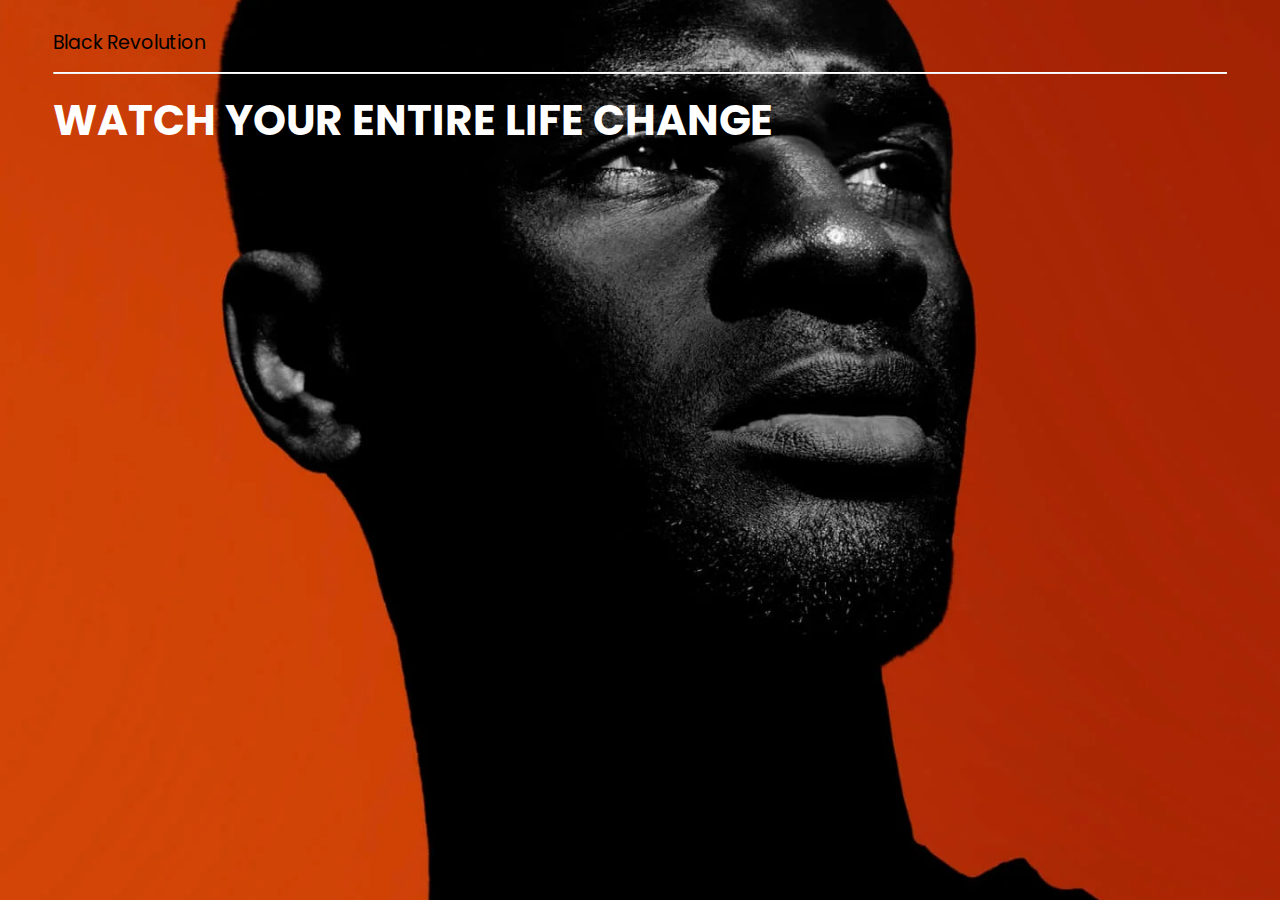
==== index.html @ 7f6483b7 "Added styles" ====
<!DOCTYPE html>
<html lang="en">
<head>
    <meta charset="UTF-8">
    <meta name="viewport" content="width=device-width, initial-scale=1.0">
    <link rel="stylesheet" href="styles/style.css">
    <title>Black Revolution</title>
</head>
<body>
    <div class="hero-section">
        <div class="header-section"><!-- start header -->
            <div class="logo">
                Black Revolution
            </div>
            <hr class="solid"><!-- dividing line -->
            <div class="header-title">
                Watch Your Entire Life Change
            </div>
        </div><!-- end header -->
        
        <div class="content-footer-section"><!-- start content and footer -->

        </div><!-- end content and footer -->

    </div>
</body>
</html>
---- styles/style.css ----
/* add font family */
@import url('https://fonts.googleapis.com/css2?family=Poppins:wght@300;400;600;700&display=swap');

/* remove default spacing */
* {
    padding: 0;
    margin: 0;
    font-family: 'Poppins',
    sans-serif;
}

/* major sizing defaults */
body {
    background-image: url(../images/hero-bg.webp);
    background-repeat: no-repeat;
    background-position: 0 30%;
    background-size: cover;
}
.hero-section {
    padding: 28px 53px;
}

/* header section styles */
.logo {
    font-size: 19px;
}
hr.solid {
    border-top: 1px solid #ffffff;
    margin: 15px 0; /* 1st value is for top & bottom, 2nd value for left & right */
}
.header-title {
    font-weight: bold;
    font-size: 42px;
    text-transform: uppercase;
    color: #ffffff;
    margin: 9px 0 0; /* 1st value = top, 2nd value = left & right, 3rd value = bottom */
}
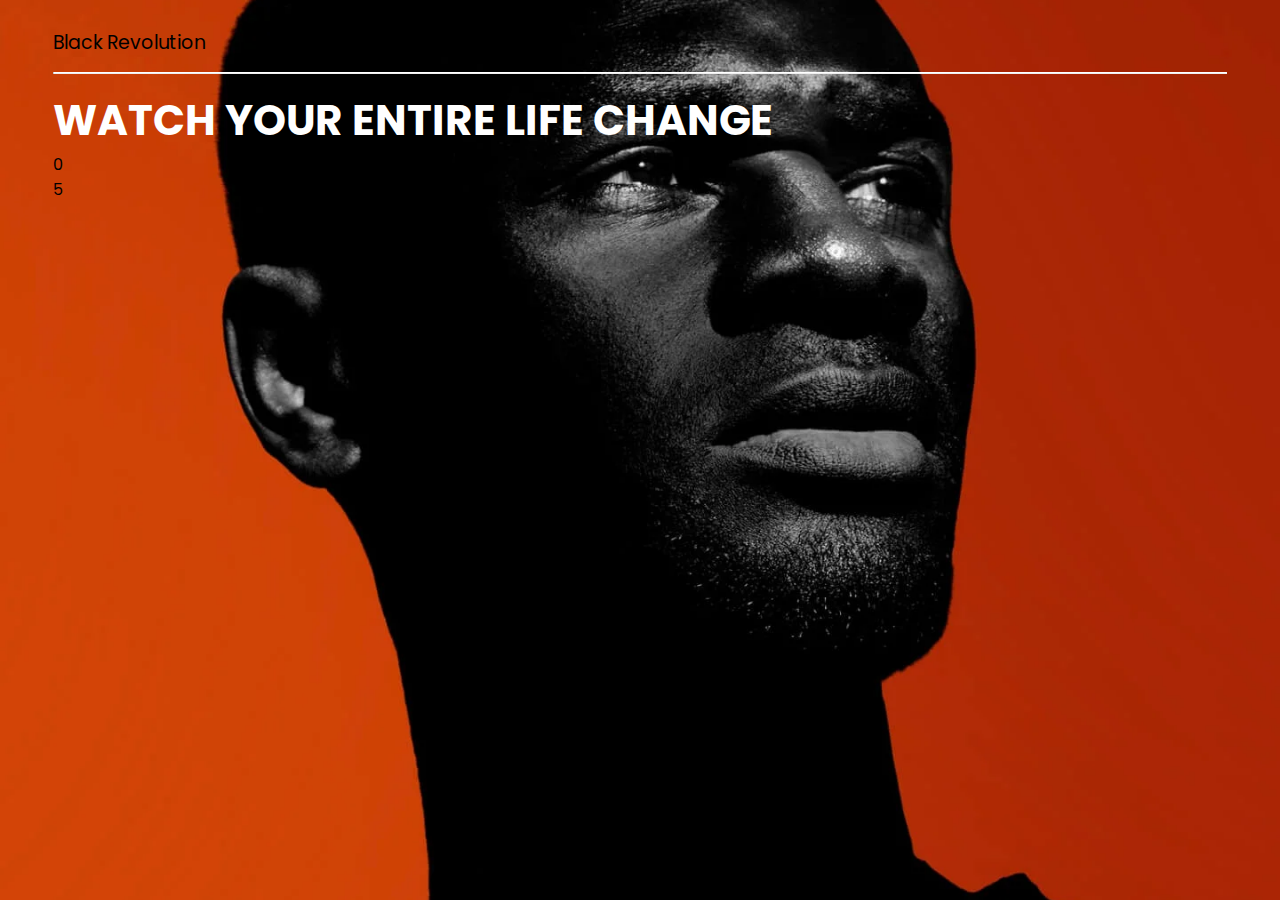
==== commit 5de593cb: "Ongoing corrections" ====
--- a/index.html
+++ b/index.html
@@ -16,6 +16,9 @@
             <div class="header-title">
                 Watch Your Entire Life Change
             </div>
+            <div class="header-number">
+                <p><div>0</div><div>5</div></p>
+            </div>
         </div><!-- end header -->
         
         <div class="content-footer-section"><!-- start content and footer -->
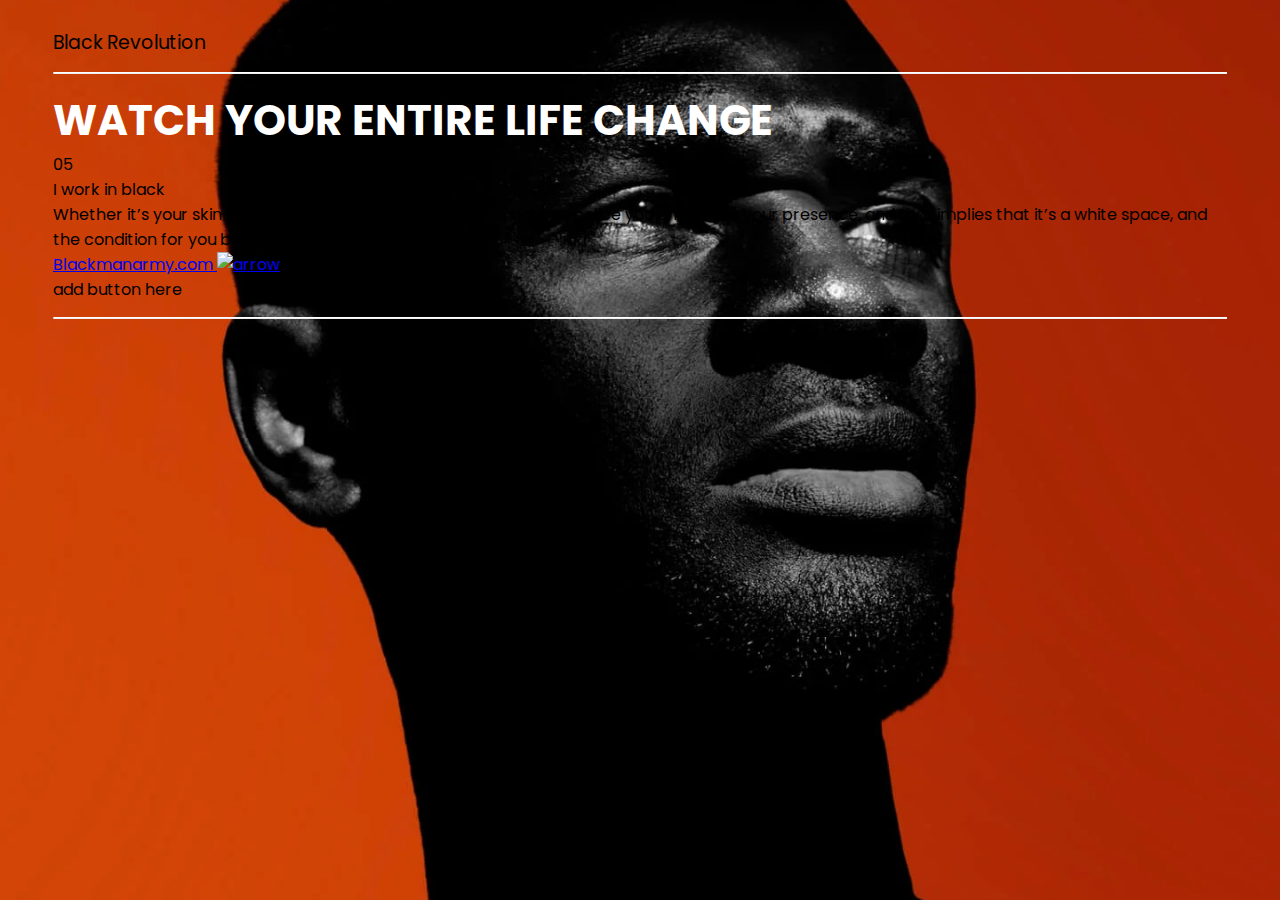
==== commit 8caf5e7d: "Update index.html" ====
--- a/index.html
+++ b/index.html
@@ -1,30 +1,53 @@
 <!DOCTYPE html>
 <html lang="en">
+
 <head>
     <meta charset="UTF-8">
     <meta name="viewport" content="width=device-width, initial-scale=1.0">
     <link rel="stylesheet" href="styles/style.css">
     <title>Black Revolution</title>
 </head>
+
 <body>
     <div class="hero-section">
-        <div class="header-section"><!-- start header -->
+        <div class="header-section">
+            <!-- start header -->
             <div class="logo">
                 Black Revolution
             </div>
             <hr class="solid"><!-- dividing line -->
-            <div class="header-title">
-                Watch Your Entire Life Change
-            </div>
-            <div class="header-number">
-                <p><div>0</div><div>5</div></p>
+            <div class="header-contents">
+                <div class="header-title">
+                    Watch Your Entire Life Change
+                </div>
+                <div class="header-number">
+                    <span class="small">0</span><span class="big">5</span> 
+                </div>
             </div>
         </div><!-- end header -->
-        
+
         <div class="content-footer-section"><!-- start content and footer -->
-
+            <div class="content-grid">
+                <div class="content-left">
+                    <div class="content-title">
+                        I work in black
+                    </div>
+                    <div class="content-data">
+                        Whether it’s your skin color or the place, they reserve the right to police you and police your presence, and that
+                        implies that it’s a white space, and the condition for you being there is their comfort.
+                    </div>
+                </div>
+                <div class="content-right">
+                    <a href="Blackmanarmy.com" class="button-white">
+                        Blackmanarmy.com
+                        <img src="icons/arrow.svg" alt="arrow" class="btn-arrow">
+                    </a>
+                </div>
+                add button here
+            </div>
+            <hr class="solid"><!-- dividing line -->
         </div><!-- end content and footer -->
-
     </div>
 </body>
+
 </html>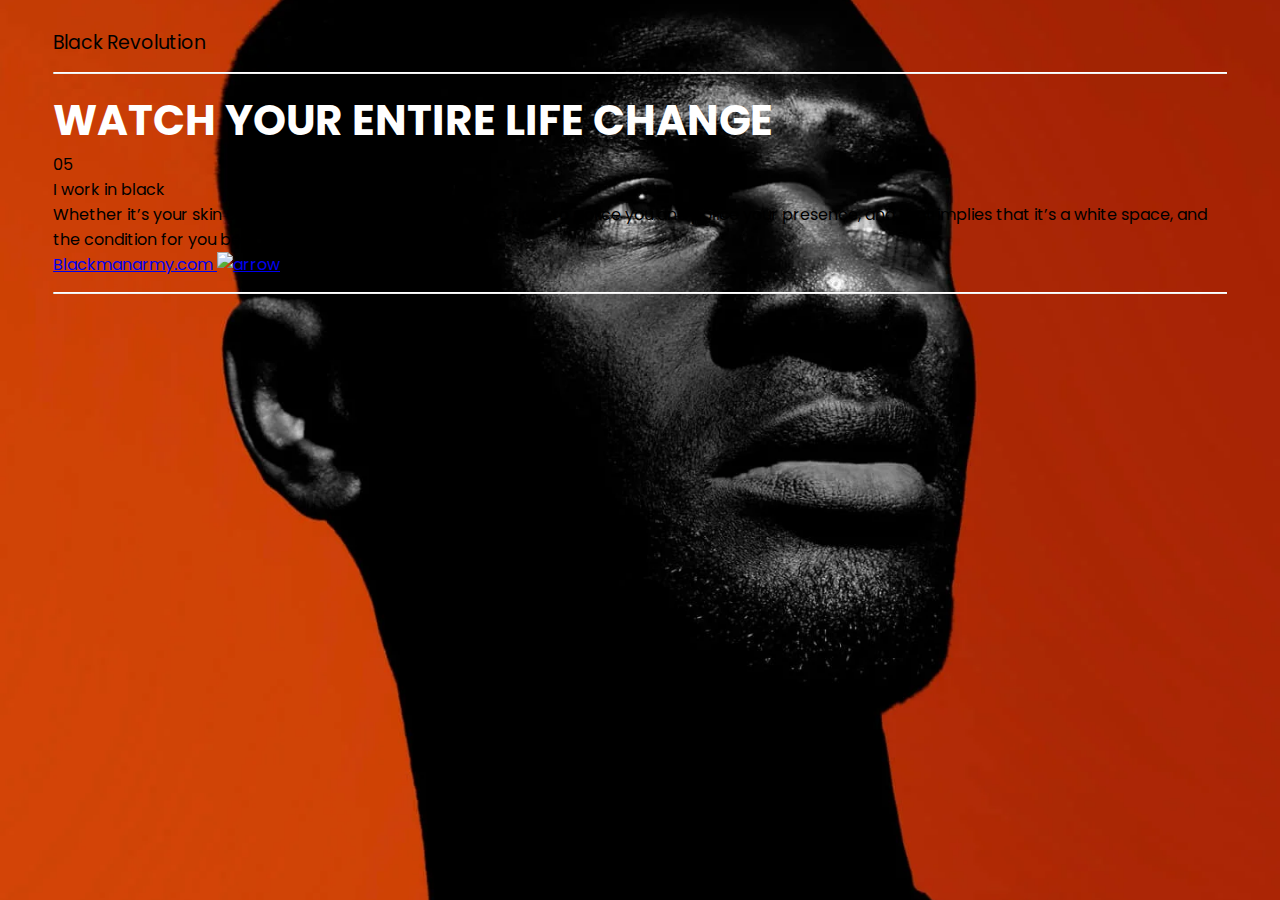
==== commit 548bdff3: "Update index.html" ====
--- a/index.html
+++ b/index.html
@@ -43,7 +43,6 @@
                         <img src="icons/arrow.svg" alt="arrow" class="btn-arrow">
                     </a>
                 </div>
-                add button here
             </div>
             <hr class="solid"><!-- dividing line -->
         </div><!-- end content and footer -->
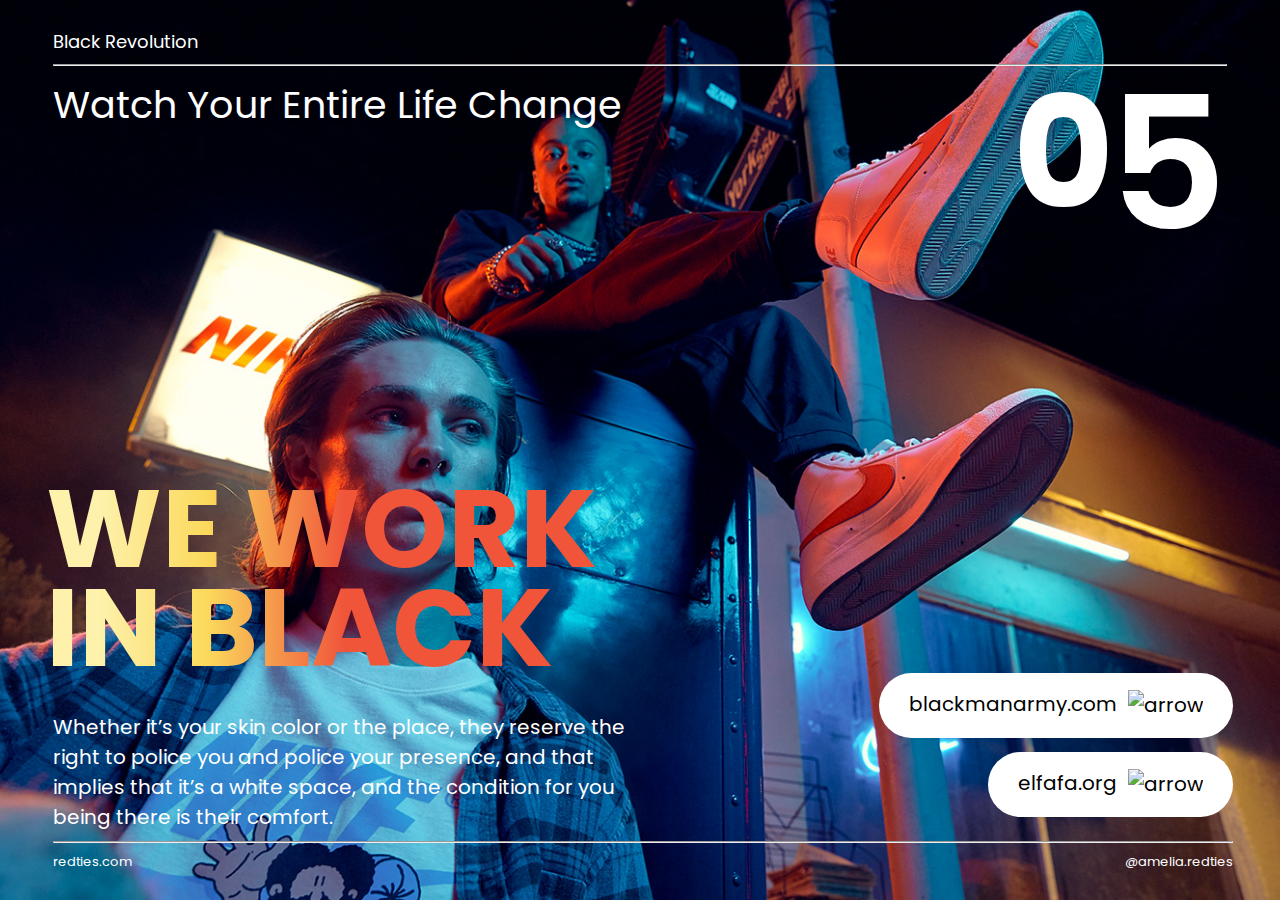
==== commit df44eacf: "Nike update" ====
--- a/index.html
+++ b/index.html
@@ -30,7 +30,7 @@
             <div class="content-grid">
                 <div class="content-left">
                     <div class="content-title">
-                        I work in black
+                        We work in black
                     </div>
                     <div class="content-data">
                         Whether it’s your skin color or the place, they reserve the right to police you and police your presence, and that
@@ -38,13 +38,23 @@
                     </div>
                 </div>
                 <div class="content-right">
-                    <a href="Blackmanarmy.com" class="button-white">
-                        Blackmanarmy.com
+                    <a href="#" class="button-white">
+                        blackmanarmy.com
+                        <img src="icons/arrow.svg" alt="arrow" class="btn-arrow">
+                    </a>
+                    <a href="#" class="button-white">
+                        elfafa.org
                         <img src="icons/arrow.svg" alt="arrow" class="btn-arrow">
                     </a>
                 </div>
             </div>
             <hr class="solid"><!-- dividing line -->
+            <div class="footer f-left">
+                redties.com
+            </div>
+            <div class="footer f-right">
+                @amelia.redties
+            </div>
         </div><!-- end content and footer -->
     </div>
 </body>
--- a/styles/style.css
+++ b/styles/style.css
@@ -2,36 +2,128 @@
 @import url('https://fonts.googleapis.com/css2?family=Poppins:wght@300;400;600;700&display=swap');
 
 /* remove default spacing */
-* {
+body, html {
     padding: 0;
     margin: 0;
-    font-family: 'Poppins',
-    sans-serif;
+    font-family: 'Poppins', sans-serif;
+}
+* {
+    box-sizing: border-box;
 }
 
 /* major sizing defaults */
 body {
-    background-image: url(../images/hero-bg.webp);
+    background-image: url(../images/test-image.jpg);
     background-repeat: no-repeat;
-    background-position: 0 30%;
+    background-position: center;
     background-size: cover;
 }
 .hero-section {
     padding: 28px 53px;
+    position: relative;
+    height: 100vh;
 }
 
 /* header section styles */
 .logo {
-    font-size: 19px;
+    font-size: 18px;
+    color: #ffffff;
 }
 hr.solid {
-    border-top: 1px solid #ffffff;
-    margin: 15px 0; /* 1st value is for top & bottom, 2nd value for left & right */
+    color: #ffffff;
+    margin: 9px 0; /* 1st value is for top & bottom, 2nd value for left & right */
+}
+.header-contents {
+    margin: 20px 0 0;
 }
 .header-title {
+    float: left;
+    font-weight: 400;
+    font-size: 38px;
+    color: #ffffff; 
+    line-height: 100%;  
+}
+.header-number {
+    float: right;
+    color: #ffffff;
+}
+.header-number .small {
     font-weight: bold;
-    font-size: 42px;
+    font-size: 155px;
+    line-height: 86%;
+    vertical-align: top;
+    margin-right: -6px;
+}
+.header-number .big {
+    font-weight: 600;
+    font-size: 185px;
+    line-height: 85%;
+    vertical-align: top;
+}
+
+/* footer */
+.content-footer-section {
+    position: absolute;
+    bottom: 28px;
+    width: calc(100% - 100px);
+}
+
+/* contents */
+.content-grid {
+    display: grid;
+    grid-template-columns:50% 50%;
+}
+.content-title {
     text-transform: uppercase;
+    font-weight: 700;
+    font-size: 110px;
     color: #ffffff;
-    margin: 9px 0 0; /* 1st value = top, 2nd value = left & right, 3rd value = bottom */
+    line-height: 90%;
+    margin: 0 0 35px -7px;
+    background: #FDF1AB;
+    background: -webkit-linear-gradient(to right, #FDF1AB 9%, #FBD95C 27%, #F0553A 50%);
+    background: -moz-linear-gradient(to right, #FDF1AB 9%, #FBD95C 27%, #F0553A 50%);
+    background: linear-gradient(to right, #FDF1AB 9%, #FBD95C 27%, #F0553A 50%);
+    -webkit-background-clip: text;
+    -webkit-text-fill-color: transparent;
+}
+.content-data {
+    font-weight: 400;
+    font-size: 20px;
+    color: #ffffff;
+}
+.content-right {
+    position: relative;
+}
+
+/* button styles */
+.button-white {
+    position: absolute;
+    background-color: #ffffff;
+    color: #000000;
+    text-decoration: none;
+    padding: 16px 30px;
+    font-size: 20px;
+    border-radius: 200px;
+    bottom: 94px;
+    right: 0;
+}
+.button-white:nth-child(2) {
+    bottom: 15px;
+}
+.btn-arrow {
+    height: 18px;
+    padding: 0 0 2px;
+    margin: 0 0 0 6px;
+    vertical-align: middle;
+}
+.footer {
+    font-size: 13px;
+    color: #ffffff;
+}
+.f-left {
+    float: left;
+}
+.f-right {
+    float: right;
 }